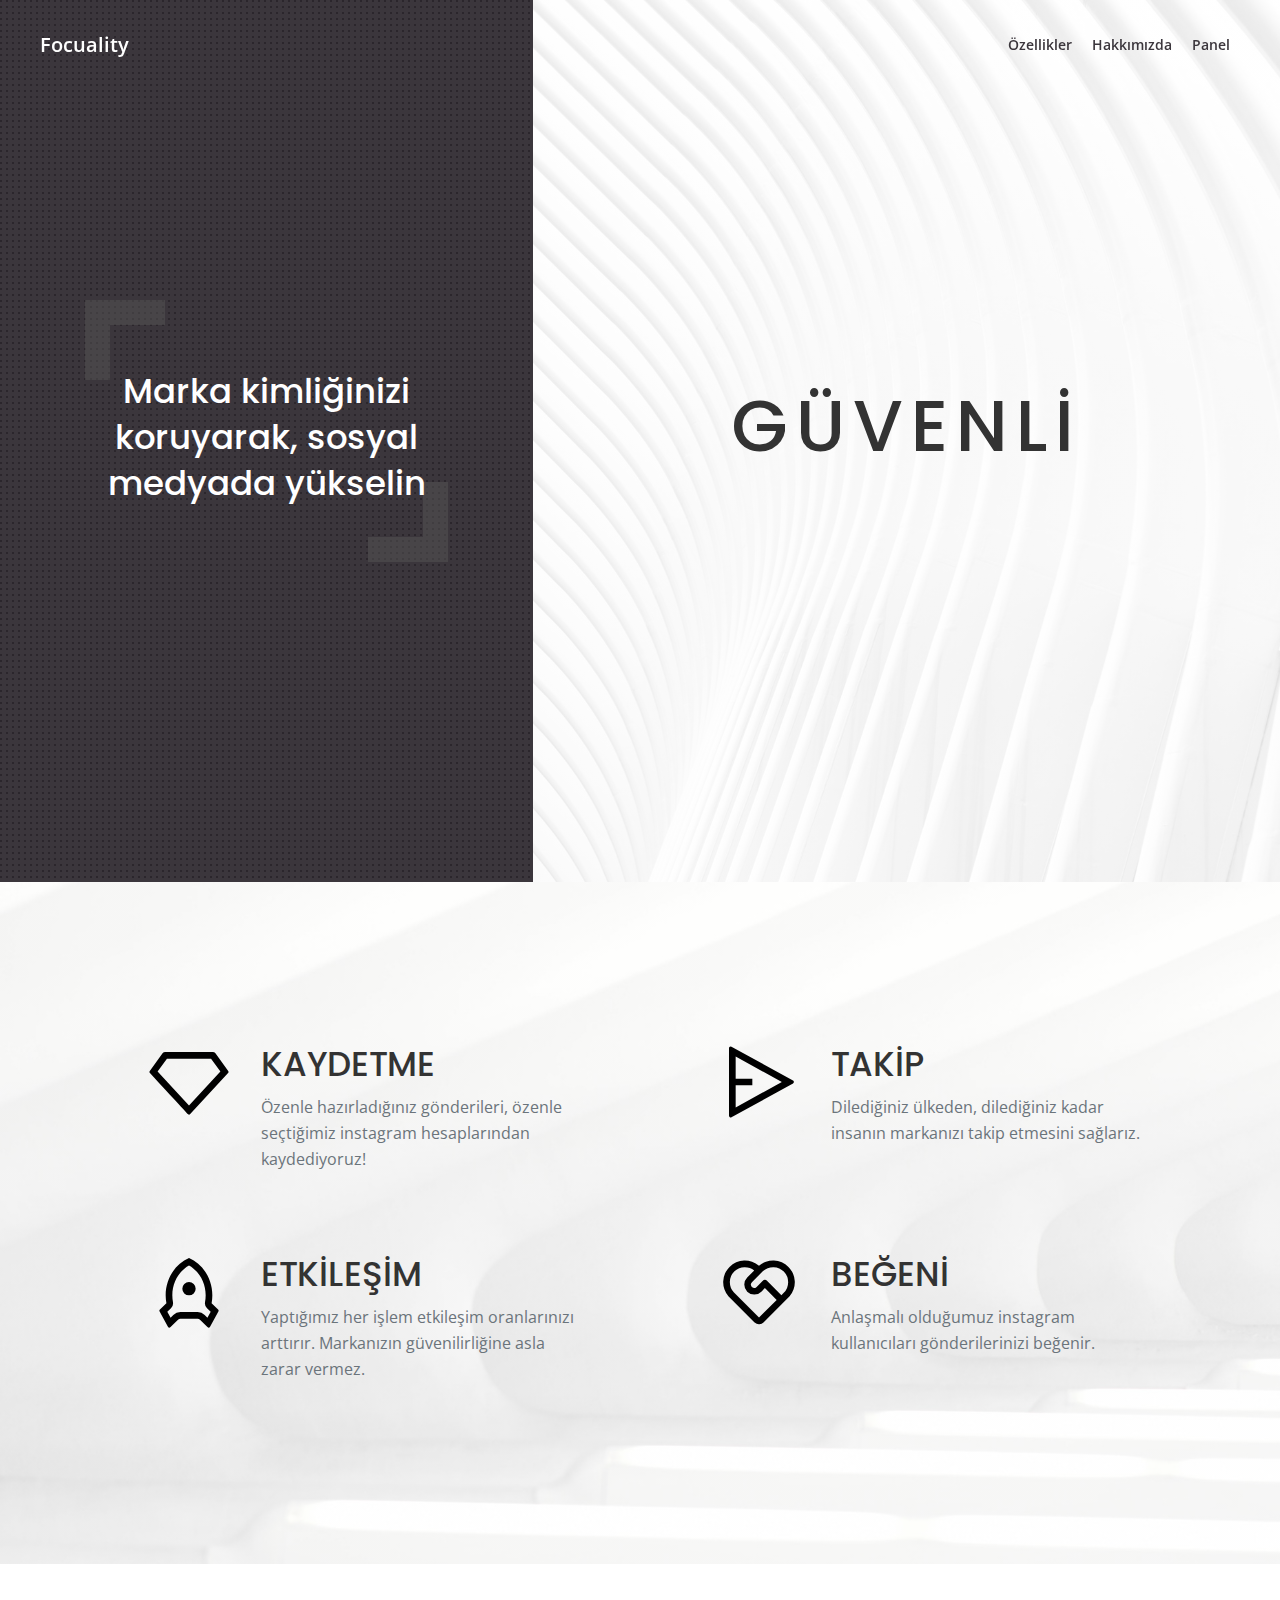
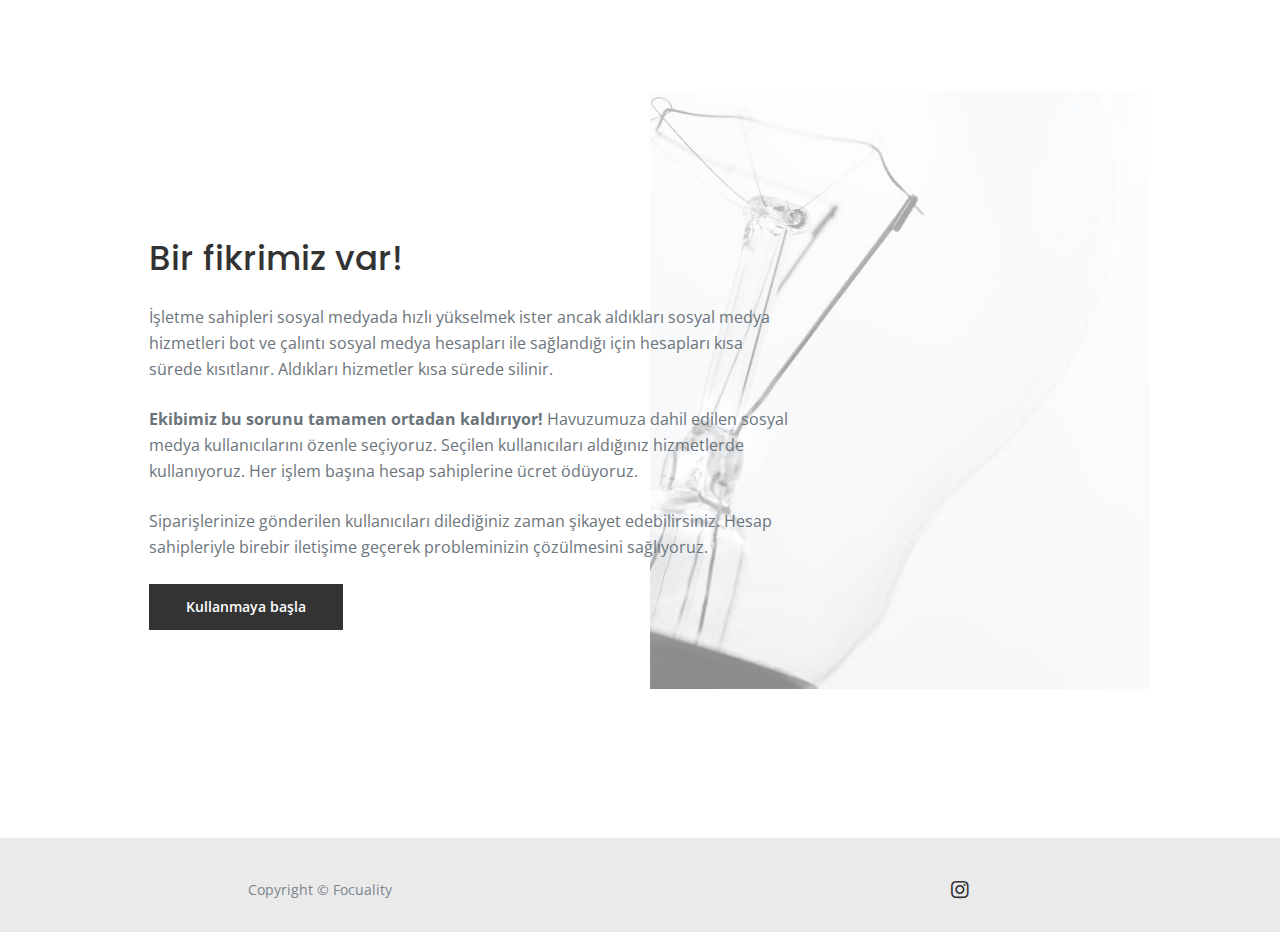
==== index.html @ 524dea0e "added tawk.to" ====
<!DOCTYPE html>
<html lang="en">
<head>
    <meta charset="utf-8">
    <meta name="viewport" content="width=device-width, initial-scale=1, shrink-to-fit=no">
    
    <meta name="description" content="Sosyal medyada kaliteden ödün vermeden ">
	<meta property="og:site_name" content="Focuality" /> 
	<meta property="og:site" content="" /> 
	<meta property="og:title" content="Focuality"/> 
	<meta property="og:description" content="" /> 
	<meta property="og:image" content="" /> 
	<meta property="og:url" content="" /> 
	<meta property="og:type" content="article" />

    <!-- Webpage Title -->
    <title>Focuality</title>
    
    <!-- Styles -->
    <link href="https://fonts.googleapis.com/css2?family=Open+Sans:ital,wght@0,400;0,600;0,700;1,400&display=swap" rel="stylesheet">
    <link href="https://fonts.googleapis.com/css2?family=Poppins:wght@500&display=swap" rel="stylesheet">
    <link href="css/bootstrap.css" rel="stylesheet">
    <link href="css/fontawesome-all.css" rel="stylesheet">
    <link href="css/swiper.css" rel="stylesheet">
	<link href="css/magnific-popup.css" rel="stylesheet">
	<link href="css/styles.css" rel="stylesheet">

    <style>
        a {
            text-decoration: none !important;
        }
    </style>
	
	<!-- Favicon  -->
    <link rel="icon" href="images/favicon.png">
</head>
<!--Start of Tawk.to Script-->
<script type="text/javascript">
    var Tawk_API=Tawk_API||{}, Tawk_LoadStart=new Date();
    (function(){
    var s1=document.createElement("script"),s0=document.getElementsByTagName("script")[0];
    s1.async=true;
    s1.src='https://embed.tawk.to/61571b7225797d7a8901cdf1/1fgu46dvq';
    s1.charset='UTF-8';
    s1.setAttribute('crossorigin','*');
    s0.parentNode.insertBefore(s1,s0);
    })();
</script>
<!--End of Tawk.to Script-->
<body data-spy="scroll" data-target=".fixed-top">
    
    <!-- Navigation -->
    <nav class="navbar navbar-expand-lg fixed-top navbar-dark">
        <div class="container">
            
            <!-- Text Logo - Use this if you don't have a graphic logo -->
            <!-- <a class="navbar-brand logo-text page-scroll" href="index.html">Zenith</a> -->

            <!-- Image Logo -->
            <a class="navbar-brand logo-image" href="#">
                Focuality
            </a> 

            <button class="navbar-toggler p-0 border-0" type="button" data-toggle="offcanvas">
                <span class="navbar-toggler-icon"></span>
            </button>

            <div class="navbar-collapse offcanvas-collapse" id="navbarsExampleDefault">
                <ul class="navbar-nav ml-auto">
                    <li class="nav-item">
                        <a class="nav-link page-scroll" href="#services">Özellikler <span class="sr-only">(current)</span></a>
                    </li>
                    <li class="nav-item">
                        <a class="nav-link page-scroll" href="#details">Hakkımızda</a>
                    </li>
                    <li class="nav-item">
                        <a class="nav-link page-scroll" href="https://app.focuality.com">Panel</a>
                    </li>
                </ul>
            </div> <!-- end of navbar-collapse -->
        </div> <!-- end of container -->
    </nav> <!-- end of navbar -->
    <!-- end of navigation -->


    <!-- Header -->
    <header id="header" class="header">
        <div class="container-fluid">
            <div class="row">
                <div class="col-xl-5 left-wrapper">
                    <div class="text-container">
                        <h2>Marka kimliğinizi koruyarak, sosyal medyada yükselin</h2>
                    </div> <!-- end of text-container -->
                </div> <!-- end of col -->
                <div class="col-xl-7 right-wrapper">
                    <div class="text-container">
                        <h1 id="js-rotating" class="h1-large">GÜVENLİ, HIZLI, GERÇEKÇİ, KEŞFEDİLİN</h1>
                    </div> <!-- end of text-container -->
                </div> <!-- end of col -->
            </div> <!-- end of row -->
        </div> <!-- end of container-fluid -->
    </header> <!-- end of header -->
    <!-- end of header -->


    <!-- Services -->
    <div id="services" class="basic-1">
        <div class="container">
            <div class="row">
                <div class="col-lg-6">
                    <div class="services-container">
                        <div class="services-icon">
                            <img class="img-fluid" src="images/service-icon-1.svg" alt="alternative">
                        </div> <!-- end of services-image -->
                        <div class="services-text">
                            <h2>KAYDETME</h2>
                            <p>
                                Özenle hazırladığınız gönderileri, özenle seçtiğimiz instagram hesaplarından kaydediyoruz!
                            </p>
                        </div> <!-- end of services-text -->
                    </div> <!-- end of services-container -->
                </div> <!-- end of col -->
                <div class="col-lg-6">
                    <div class="services-container">
                        <div class="services-icon">
                            <img class="img-fluid" src="images/service-icon-2.svg" alt="alternative">
                        </div> <!-- end of services-image -->
                        <div class="services-text">
                            <h2>TAKİP</h2>
                            <p>
                                Dilediğiniz ülkeden, dilediğiniz kadar insanın markanızı takip etmesini sağlarız.
                            </p>
                        </div> <!-- end of services-text -->
                    </div> <!-- end of services-container -->
                </div> <!-- end of col -->
            </div> <!-- end of row -->
            <div class="row">
                <div class="col-lg-6">
                    <div class="services-container">
                        <div class="services-icon">
                            <img class="img-fluid" src="images/service-icon-3.svg" alt="alternative">
                        </div> <!-- end of services-image -->
                        <div class="services-text">
                            <h2>ETKİLEŞİM</h2>
                            <p>
                                Yaptığımız her işlem etkileşim oranlarınızı arttırır. Markanızın güvenilirliğine asla zarar vermez.
                            </p>
                        </div> <!-- end of services-text -->
                    </div> <!-- end of services-container -->
                </div> <!-- end of col -->
                <div class="col-lg-6">
                    <div class="services-container">
                        <div class="services-icon">
                            <img class="img-fluid" src="images/service-icon-4.svg" alt="alternative">
                        </div> <!-- end of services-image -->
                        <div class="services-text">
                            <h2>BEĞENİ</h2>
                            <p>
                                Anlaşmalı olduğumuz instagram kullanıcıları gönderilerinizi beğenir.
                            </p>
                        </div> <!-- end of services-text -->
                    </div> <!-- end of services-container -->
                </div> <!-- end of col -->
            </div> <!-- end of row -->
        </div> <!-- end of container -->
    </div> <!-- end of basic-1 -->
    <!-- end of services -->


    <!-- Details 1 -->
    <div id="details" class="basic-2">
        <div class="container">
            <div class="row">
                <div class="col-lg-12">
                    <div class="text-container">
                        <h2>Bir fikrimiz var!</h2>
                        <p>
                            İşletme sahipleri sosyal medyada hızlı yükselmek ister ancak aldıkları sosyal medya hizmetleri bot ve çalıntı sosyal medya hesapları ile sağlandığı için 
                            hesapları kısa sürede kısıtlanır. Aldıkları hizmetler kısa sürede silinir.
                        </p>
                        <p>
                            <b>Ekibimiz bu sorunu tamamen ortadan kaldırıyor!</b> Havuzumuza dahil edilen sosyal medya kullanıcılarını özenle seçiyoruz. 
                            Seçilen kullanıcıları aldığınız hizmetlerde kullanıyoruz. Her işlem başına hesap sahiplerine ücret ödüyoruz.
                        </p>
                        <p>
                            Siparişlerinize gönderilen kullanıcıları dilediğiniz zaman şikayet edebilirsiniz. Hesap sahipleriyle birebir iletişime geçerek probleminizin çözülmesini sağlıyoruz.
                        </p>
                        <a class="btn-solid-reg" href="https://app.focuality.com">Kullanmaya başla</a>
                    </div> <!-- end of text-container -->
                    <div class="image-container">
                        <img class="img-fluid" src="images/details-1.jpg" alt="alternative">
                    </div> <!-- end of image-container -->
                </div> <!-- end of col -->
            </div> <!-- end of row -->
        </div> <!-- end of container -->
    </div> <!-- end of basic-2 -->
    <!-- end of details 1 -->

    <!-- Copyright -->
    <div class="copyright bg-gray">
        <div class="container-fluid">
            <div class="row">
                <div class="col-lg-6">
                    <p class="p-small">Copyright © <a href="#your-link">Focuality</a></p>
                </div> <!-- end of col -->
                <div class="col-lg-6">
                    <a href="#your-link">
                        <i class="fab fa-instagram"></i>
                    </a>
                </div> <!-- end of col -->
            </div> <!-- enf of row -->
        </div> <!-- end of container -->
    </div> <!-- end of copyright --> 
    <!-- end of copyright -->
    
    	
    <!-- Scripts -->
    <script src="js/jquery.min.js"></script> <!-- jQuery for Bootstrap's JavaScript plugins -->
    <script src="js/bootstrap.min.js"></script> <!-- Bootstrap framework -->
    <script src="js/jquery.easing.min.js"></script> <!-- jQuery Easing for smooth scrolling between anchors -->
    <script src="js/swiper.min.js"></script> <!-- Swiper for image and text sliders -->
    <script src="js/jquery.magnific-popup.js"></script> <!-- Magnific Popup for lightboxes -->
    <script src="js/morphext.min.js"></script> <!-- Morphtext rotating text in the header -->
    <script src="js/scripts.js"></script> <!-- Custom scripts -->
</body>
</html>
---- css/styles.css ----
/* Description: Master CSS file */

/*****************************************
Table Of Contents:

- General Styles
- Navigation
- Header
- Services
- Details 1
- Details 2
- Contact
- Copyright
- Back To Top Button 
- Media Queries
******************************************/

/*****************************************
Colors:
- Backgrounds, navbar - dark gray #3b363c
- Backgrounds - light gray #eaeaea
- Headings text, buttons - black #333333
- Body text - dark gray #6b747b
******************************************/


/**************************/
/*     General Styles     */
/**************************/
body,
html {
    width: 100%;
	height: 100%;
}

body, p {
	color: #6b747b; 
	font: 400 1rem/1.625rem "Open Sans", sans-serif;
}

h1 {
	color: #333333;
	font: 500 2.5rem/3.25rem "Poppins", sans-serif;
}

h2 {
	color: #333333;
	font: 500 2.125rem/2.75rem "Poppins", sans-serif;
}

h3 {
	color: #333333;
	font: 500 1.75rem/2.375rem "Poppins", sans-serif;
}

h4 {
	color: #333333;
	font: 500 1.5rem/2.125rem "Poppins", sans-serif;
}

h5 {
	color: #333333;
	font: 500 1.25rem/1.75rem "Poppins", sans-serif;
}

h6 {
	color: #333333;
	font: 500 1rem/1.5rem "Poppins", sans-serif;
}

.p-large {
	font-size: 1.125rem;
	line-height: 1.75rem;
}

.p-small {
	font-size: 0.875rem;
	line-height: 1.5rem;
}

.li-space-lg li {
	margin-bottom: 0.5rem;
}

a {
	color: #6b747b;
	text-decoration: underline;
}

a:hover {
	color: #6b747b;
	text-decoration: underline;
}

.no-line {
	text-decoration: none;
}

.no-line:hover {
	text-decoration: none;
}

a.white {
	color: #ffffff;
}

.bg-gray {
	background-color: #eaeaea;
}

.btn-solid-reg {
	display: inline-block;
	padding: 1.375rem 2.25rem 1.375rem 2.25rem;
	border: 1px solid #333333;
	background-color: #333333;
	color: #ffffff;
	font-weight: 600;
	font-size: 0.875rem;
	line-height: 0;
	text-decoration: none;
	transition: all 0.2s;
}

.btn-solid-reg:hover {
	border: 1px solid #333333;
	background-color: transparent;
	color: #333333;
	text-decoration: none;
}

.btn-solid-lg {
	display: inline-block;
	padding: 1.5rem 2.5rem 1.5rem 2.5rem;
	border: 1px solid #333333;
	background-color: #333333;
	color: #ffffff;
	font-weight: 600;
	font-size: 0.875rem;
	line-height: 0;
	text-decoration: none;
	transition: all 0.2s;
}

.btn-solid-lg:hover {
	border: 1px solid #333333;
	background-color: transparent;
	color: #333333;
	text-decoration: none;
}

.btn-outline-reg {
	display: inline-block;
	padding: 1.375rem 2.25rem 1.375rem 2.25rem;
	border: 1px solid #333333;
	background-color: transparent;
	color: #333333;
	font-weight: 600;
	font-size: 0.875rem;
	line-height: 0;
	text-decoration: none;
	transition: all 0.2s;
}

.btn-outline-reg:hover {
	border: 1px solid #333333;
	background-color: #333333;
	color: #ffffff;
	text-decoration: none;
}

.btn-outline-lg {
	display: inline-block;
	padding: 1.5rem 2.5rem 1.5rem 2.5rem;
	border: 1px solid #333333;
	background-color: transparent;
	color: #333333;
	font-weight: 600;
	font-size: 0.875rem;
	line-height: 0;
	text-decoration: none;
	transition: all 0.2s;
}

.btn-outline-lg:hover {
	border: 1px solid #333333;
	background-color: #333333;
	color: #ffffff;
	text-decoration: none;
}

.btn-outline-sm {
	display: inline-block;
	padding: 1rem 1.5rem 1rem 1.5rem;
	border: 1px solid #333333;
	background-color: transparent;
	color: #333333;
	font-weight: 600;
	font-size: 0.875rem;
	line-height: 0;
	text-decoration: none;
	transition: all 0.2s;
}

.btn-outline-sm:hover {
	border: 1px solid #333333;
	background-color: #333333;
	color: #ffffff;
	text-decoration: none;
}

.form-group {
	position: relative;
	margin-bottom: 1.25rem;
}

.form-group.has-error.has-danger {
	margin-bottom: 0.625rem;
}

.form-group.has-error.has-danger .help-block.with-errors ul {
	margin-top: 0.375rem;
}

.label-control {
	position: absolute;
	top: 0.875rem;
	left: 1.375rem;
	color: #6b747b;
	opacity: 1;
	font-size: 0.875rem;
	line-height: 1.375rem;
	cursor: text;
	transition: all 0.2s ease;
}

.form-control-input:focus + .label-control,
.form-control-input.notEmpty + .label-control,
.form-control-textarea:focus + .label-control,
.form-control-textarea.notEmpty + .label-control {
	top: 0.125rem;
	color: #6b747b;
	opacity: 1;
	font-size: 0.75rem;
	font-weight: 700;
}

.form-control-input,
.form-control-select {
	display: block; /* needed for proper display of the label in Firefox, IE, Edge */
	width: 100%;
	padding-top: 1.125rem;
	padding-bottom: 0.125rem;
	padding-left: 1.3125rem;
	border: 1px solid #6b747b;
	background-color: #ffffff;
	color: #333333;
	font-size: 0.875rem;
	line-height: 1.875rem;
	transition: all 0.2s;
	-webkit-appearance: none; /* removes inner shadow on form inputs on ios safari */
}

.form-control-select {
	padding-top: 0.5rem;
	padding-bottom: 0.5rem;
	height: 3.25rem;
	color: #7d838a;
}

select {
    /* you should keep these first rules in place to maintain cross-browser behavior */
    -webkit-appearance: none;
	-moz-appearance: none;
	-ms-appearance: none;
    -o-appearance: none;
    appearance: none;
    background-image: url('../images/down-arrow.png');
    background-position: 96% 50%;
    background-repeat: no-repeat;
    outline: none;
}

.form-control-textarea {
	display: block; /* used to eliminate a bottom gap difference between Chrome and IE/FF */
	width: 100%;
	height: 14rem; /* used instead of html rows to normalize height between Chrome and IE/FF */
	padding-top: 1.5rem;
	padding-left: 1.3125rem;
	border: 1px solid #6b747b;
	background-color: #ffffff;
	color: #333333;
	font-size: 0.875rem;
	line-height: 1.5rem;
	transition: all 0.2s;
}

.form-control-input:focus,
.form-control-select:focus,
.form-control-textarea:focus {
	border: 1px solid #a8b0b6;
	outline: none; /* Removes blue border on focus */
}

.form-control-input:hover,
.form-control-select:hover,
.form-control-textarea:hover {
	border: 1px solid #a8b0b6;
}

.checkbox {
	font-size: 0.75rem;
	line-height: 1.25rem;
}

input[type='checkbox'] {
	vertical-align: -10%;
	margin-right: 0.5rem;
}

.form-control-submit-button {
	display: inline-block;
	width: 100%;
	height: 3.25rem;
	border: 1px solid #333333;
	background-color: #333333;
	color: #ffffff;
	font-weight: 600;
	font-size: 0.875rem;
	line-height: 0;
	cursor: pointer;
	transition: all 0.2s;
}

.form-control-submit-button:hover {
	border: 1px solid #333333;
	background-color: transparent;
	color: #333333;
}

/* Fade-move Animation For Details Lightbox - Magnific Popup */
/* at start */
.my-mfp-slide-bottom .zoom-anim-dialog {
	opacity: 0;
	transition: all 0.2s ease-out;
	-webkit-transform: translateY(-1.25rem) perspective(37.5rem) rotateX(10deg);
	-ms-transform: translateY(-1.25rem) perspective(37.5rem) rotateX(10deg);
	transform: translateY(-1.25rem) perspective(37.5rem) rotateX(10deg);
}

/* animate in */
.my-mfp-slide-bottom.mfp-ready .zoom-anim-dialog {
	opacity: 1;
	-webkit-transform: translateY(0) perspective(37.5rem) rotateX(0); 
	-ms-transform: translateY(0) perspective(37.5rem) rotateX(0); 
	transform: translateY(0) perspective(37.5rem) rotateX(0); 
}

/* animate out */
.my-mfp-slide-bottom.mfp-removing .zoom-anim-dialog {
	opacity: 0;
	-webkit-transform: translateY(-0.625rem) perspective(37.5rem) rotateX(10deg); 
	-ms-transform: translateY(-0.625rem) perspective(37.5rem) rotateX(10deg); 
	transform: translateY(-0.625rem) perspective(37.5rem) rotateX(10deg); 
}

/* dark overlay, start state */
.my-mfp-slide-bottom.mfp-bg {
	opacity: 0;
	transition: opacity 0.2s ease-out;
}

/* animate in */
.my-mfp-slide-bottom.mfp-ready.mfp-bg {
	opacity: 0.8;
}
/* animate out */
.my-mfp-slide-bottom.mfp-removing.mfp-bg {
	opacity: 0;
}
/* end of fade-move animation for details lightbox - magnific popup */

/* Fade Animation For Image Lightbox - Magnific Popup And Morphtext */
@-webkit-keyframes fadeIn {
	from {
		opacity: 0;
	}
	to {
		opacity: 1;
	}
}

@keyframes fadeIn {
	from {
		opacity: 0;
	}
	to {
		opacity: 1;
	}
}

.fadeIn {
	-webkit-animation: fadeIn 0.6s;
	animation: fadeIn 0.6s;
}

@-webkit-keyframes fadeOut {
	from {
		opacity: 1;
	}
	to {
		opacity: 0;
	}
}

@keyframes fadeOut {
	from {
		opacity: 1;
	}
	to {
		opacity: 0;
	}
}

.fadeOut {
	-webkit-animation: fadeOut 0.8s;
	animation: fadeOut 0.8s;
}
/* end of fade animation for image lightbox - magnific popup and morphtext */


/**********************/
/*     Navigation     */
/**********************/
.navbar {
	padding-top: 0.625rem;
	padding-bottom: 0.625rem;
	background-color: #3b363c;
	font-weight: 600;
	font-size: 0.875rem;
	line-height: 0.875rem;
	box-shadow: 0 1px 6px 0 rgba(0, 0, 0, 0.025);
}

.navbar .navbar-brand {
	padding-top: 0.25rem;
	padding-bottom: 0.25rem;
}

.navbar .logo-image img {
    width: 142px;
	height: 24px;
}

.navbar .logo-text {
	color: #ffffff;
	font-weight: 600;
	font-size: 2rem;
	line-height: 1rem;
	text-decoration: none;
}

.offcanvas-collapse {
	position: fixed;
	top: 3.25rem; /* adjusts the height between the top of the page and the offcanvas menu */
	bottom: 0;
	left: 100%;
	width: 100%;
	padding-right: 1rem;
	padding-left: 1rem;
	overflow-y: auto;
	visibility: hidden;
	background-color: #3b363c;
	transition: visibility .3s ease-in-out, -webkit-transform .3s ease-in-out;
	transition: transform .3s ease-in-out, visibility .3s ease-in-out;
	transition: transform .3s ease-in-out, visibility .3s ease-in-out, -webkit-transform .3s ease-in-out;
}

.offcanvas-collapse.open {
	visibility: visible;
	-webkit-transform: translateX(-100%);
	transform: translateX(-100%);
}

.navbar .navbar-nav {
	margin-top: 0.75rem;
	margin-bottom: 0.5rem;
}

.navbar .nav-item .nav-link {
	padding-top: 0.625rem;
	padding-bottom: 0.625rem;
	color: #c4c2c2;
	text-decoration: none;
	transition: all 0.2s ease;
}

.navbar .nav-item .nav-link:hover,
.navbar .nav-item .nav-link.active {
	color: #ffffff;
}

.navbar .navbar-toggler {
	padding: 0;
	border: none;
	font-size: 1.25rem;
}


/*****************/
/*    Header     */
/*****************/
.header {
	text-align: center;
}

.header .left-wrapper {
	background: url("../images/background-dots.png") #3b363c;
    background-blend-mode: color-burn;
}

.header .left-wrapper .text-container {
	position: relative;
	padding-top: 9.5rem;
	padding-bottom: 7rem;
}

.header .left-wrapper .text-container:before {
	position: absolute;
    z-index: 0;
    top: 90px;
	left: 0;
	display: inline-block;
    width: 80px;
	height: 80px;
    border-style: solid;
	border-width: 25px 25px 0 0;
    border-color: #555555;
    opacity: 0.5;
	content: '';
	transform: rotate(-90deg);
}

.header .left-wrapper .text-container:after {
	position: absolute;
    z-index: 0;
	right: 0;
    bottom: 60px;
	display: inline-block;
    width: 80px;
	height: 80px;
    border-style: solid;
	border-width: 25px 25px 0 0;
    border-color: #555555;
    opacity: 0.5;
	content: '';
	transform: rotate(90deg);
}

.header .left-wrapper h2 {
	position: relative;
	z-index: 1;
	color: #ffffff;
	font-size: 1.875rem;
	line-height: 2.375rem;
}

.header .right-wrapper {
	background: linear-gradient(to bottom, rgba(255, 255, 255, 0.8), rgba(255, 255, 255, 0.8)), url("../images/header-right-background.jpg") center;
	background-size: cover;
}

.header .right-wrapper .text-container {
	padding-top: 2.375rem;
	padding-bottom: 2rem;
}


/********************/
/*     Services     */
/********************/
.basic-1 {
	padding-top: 10rem;
	padding-bottom: 6.375rem;
	background: linear-gradient(to bottom, rgba(255, 255, 255, 0.5), rgba(255, 255, 255, 0.5)), url("../images/services-background.jpg") center;
	background-size: cover;
}

.basic-1 .services-container {
	margin-bottom: 4rem;
}

.basic-1 .services-icon {
	margin-bottom: 0.75rem;
}

.basic-1 .services-icon img {
	width: 70px;
}


/*********************/
/*     Details 1     */
/*********************/
.basic-2 {
	padding-top: 12rem;
	padding-bottom: 7rem;
	overflow: hidden;
}

.basic-2 h2 {
	margin-bottom: 1.5rem;
}

.basic-2 p {
	margin-bottom: 1.5rem;
}

.basic-2 .image-container {
	position: absolute;
	z-index: -1;
	top: -60px;
	right: -260px;
	width: 400px;
}

.basic-2 .btn-solid-reg {
	margin-right: 0.5rem;
}


/*********************/
/*     Details 2     */
/*********************/
.basic-3 {
	overflow: hidden;
	padding-top: 7rem;
	padding-bottom: 9rem;
}

.basic-3 h2 {
	margin-bottom: 1.5rem;
}

.basic-3 p {
	margin-bottom: 1.5rem;
}

.basic-3 .list-unstyled .fas {
	color: #333333;
	font-size: 0.375rem;
	line-height: 1.625rem;
}

.basic-3 .list-unstyled .media-body {
	margin-left: 0.5rem;
}

.basic-3 .image-container {
	position: absolute;
	z-index: -1;
	top: -60px;
	left: -260px;
	width: 400px;
}


/*******************/
/*     Contact     */
/*******************/
.form-1 .left-wrapper {
	background: url("../images/background-dots.png") #3b363c;
    background-blend-mode: color-burn;
}

.form-1 .left-wrapper .text-container {
	padding-top: 7rem;
	padding-bottom: 5rem;
}

.form-1 .left-wrapper h2 {
	color: #ffffff;
	margin-bottom: 1.5rem;
}

.form-1 .left-wrapper p {
	margin-bottom: 2.75rem;
	color: #ffffff;
}

.form-1 .left-wrapper .contact-container {
	display: flex;
	align-items: flex-start;
	margin-bottom: 2.75rem;
	color: #ffffff;
}

.form-1 .left-wrapper .contact-icon img {
	width: 30px;
	opacity: 0.5;
}

.form-1 .left-wrapper .contact-text {
	flex: 1;
	margin-left: 0.75rem;
}

.form-1 .right-wrapper {
	background: linear-gradient(to bottom, rgba(255, 255, 255, 0.9), rgba(255, 255, 255, 0.9)), url("../images/contact-right-background.jpg") center;
	background-size: cover;
}

.form-1 .right-wrapper .form-container {
	padding-top: 7rem;
	padding-bottom: 7rem;
}

.form-1 .form-control-input,
.form-1 .form-control-textarea {
	background-color: transparent;
}


/*********************/
/*     Copyright     */
/*********************/
.copyright {
	padding-top: 2.5rem;
	padding-bottom: 1.75rem;
	text-align: center;
}

.copyright p,
.copyright a {
	color: #7a848d;
	text-decoration: none;
}

.copyright .fab {
	margin-right: 0.375rem;
	margin-left: 0.375rem;
	color: #333333;
	font-size: 1.25rem;
	transition: all 0.2s;
}

.copyright .fab:hover {
	color: #777777;
}


/******************************/
/*     Back To Top Button     */
/******************************/
a.back-to-top {
	position: fixed;
	z-index: 999;
	right: 12px;
	bottom: 12px;
	display: none;
	width: 42px;
	height: 42px;
	border-radius: 30px;
	background: #3b363c url("../images/up-arrow.png") no-repeat center 47%;
	background-size: 18px 18px;
	text-indent: -9999px;
}

a:hover.back-to-top {
	background-color: #000000;
}


/*************************/
/*     Media Queries     */
/*************************/	
/* Min-width 768px */
@media (min-width: 768px) {

	/* Header */
	.header .left-wrapper .text-container {
		padding-top: 11.5rem;
		padding-bottom: 10rem;
	}

	.header .left-wrapper .text-container:before {
		top: 120px;
	}
	
	.header .left-wrapper .text-container:after {
		bottom: 110px;
	}

	.header .left-wrapper h2 {
		width: 45rem;
		margin-right: auto;
		margin-left: auto;
		font-size: 2.125rem;
		line-height: 2.875rem;
	}

	.header .right-wrapper .h1-large {
		letter-spacing: 8px;
	}
	/* end of header */


	/* Details 1 */
	.basic-2 .image-container {
		top: -80px;
		right: -300px;
	}
	/* end of details 1 */
	
	
	/* Details 1 */
	.basic-3 .image-container {
		top: -80px;
		left: -300px;
	}
	/* end of details 1 */


	/* Contact */
	.form-1 .left-wrapper .contact-icon img {
		width: 50px;
	}
	
	.form-1 .left-wrapper .contact-text {
		margin-left: 1.5rem;
	}
	/* end of contact */
}
/* end of min-width 768px */


/* Min-width 992px */
@media (min-width: 992px) {
	
	/* General Styles */
	.h1-large {
		font-size: 3.5rem;
		line-height: 3.375rem;
	}

	.h2-heading {
		width: 35.25rem;
		margin-right: auto;
		margin-left: auto;
	}

	.p-heading {
		width: 42.5rem;
		margin-right: auto;
		margin-left: auto;
	}
	/* end of general styles */


	/* Navigation */
	.navbar {
		padding-top: 1.75rem;
		background-color: transparent;
		box-shadow: none;
		transition: all 0.2s;
	}

	.navbar.top-nav-collapse {
		padding-top: 0.625rem;
		padding-bottom: 0.625rem;
		background-color: #3b363c;
		box-shadow: 0 3px 6px 0 rgba(0, 0, 0, 0.025);
	}

	.offcanvas-collapse {
		position: static;
		top: auto;
		bottom: auto;
		left: auto;
		width: auto;
		padding-right: 0;
		padding-left: 0;
		background-color: transparent;
		overflow-y: visible;
		visibility: visible;
	}

	.offcanvas-collapse.open {
		-webkit-transform: none;
		transform: none;
	}

	.navbar .navbar-nav {
		margin-top: 0;
		margin-bottom: 0;
	}
	
	.navbar .nav-item .nav-link {
		padding-right: 0.625rem;
		padding-left: 0.625rem;
		color: #3b363c;
	}

	.navbar .nav-item .nav-link:hover,
	.navbar .nav-item .nav-link.active {
		color: #b4b4b4;
	}

	.navbar.top-nav-collapse .nav-item .nav-link {
		color: #c4c2c2;
	}

	.navbar.top-nav-collapse .nav-item .nav-link:hover,
	.navbar.top-nav-collapse .nav-item .nav-link.active {
		color: #ffffff;
	}
	/* end of navigation */


	/* Header */
	.header .left-wrapper .text-container {
		padding-top: 15rem;
		padding-bottom: 13rem;
	}

	.header .right-wrapper .text-container {
		padding-top: 3.375rem;
		padding-bottom: 3rem;
	}
	/* end of header */
	

	/* Services */
	.basic-1 .services-container {
		display: flex;
		align-items: flex-start;
		margin-right: 2rem;
		margin-left: 2rem;
	}

	.basic-1 .services-text {
		flex: 1;
		margin-left: 2rem;
	}
	/* end of services */


	/* Details 1 */
	.basic-2 .text-container {
		width: 720px;
	}
	
	.basic-2 .image-container {
		right: -100px;
	}
	/* end of details 1 */


	/* Details 2 */
	.basic-3 .text-container {
		width: 720px;
		margin-right: 0;
		margin-left: auto;
	}
	
	.basic-3 .image-container {
		left: -100px;
	}
	/* end of details 2 */


	/* Copyright */
	.copyright p {
		margin-bottom: 0;
	}
	/* end of copyright */
}
/* end of min-width 992px */


/* Min-width 1200px */
@media (min-width: 1200px) {

	/* General Styles */
	.h1-large {
		font-size: 4.5rem;
	}
	/* end of general styles */

	
	/* Navigation */
	.navbar .container {
		max-width: 100%;
		padding-right: 1.5rem;
		padding-left: 1.5rem;
	}
	/* end of navigation */


	/* Header */
	.header .left-wrapper .text-container {
		padding-top: 23rem;
		padding-bottom: 23rem;
	}

	.header .left-wrapper .text-container:before {
		top: 300px;
		left: 70px;
	}
	
	.header .left-wrapper .text-container:after {
		bottom: 320px;
		right: 70px;
	}
	
	.header .left-wrapper h2 {
		width: 29rem;
	}

	.header .right-wrapper .text-container {
		display: flex;
		justify-content: center;
		align-items: center;
		height: 100%;
		padding: 0;
	}

	.header .right-wrapper .h1-large {
		margin-bottom: 1.875rem;
	}
	/* end of header */


	/* Services */
	.basic-1 .services-container {
		margin-right: 3rem;
		margin-left: 4rem;
	}

	.basic-1 .services-icon img {
		width: 80px;
	}
	/* end of services */


	/* Details 1 */
	.basic-2 {
		padding-top: 17rem;
		padding-bottom: 13rem;
	}

	.basic-2 .text-container {
		width: 640px;
		margin-left: 4rem;
	}

	.basic-2 .image-container {
		top: -145px;
		right: 60px;
		width: 500px;
	}
	/* end of details 1 */


	/* Details 2 */
	.basic-3 {
		padding-top: 15rem;
		padding-bottom: 18rem;
	}

	.basic-3 .text-container {
		width: 640px;
		margin-right: 4rem;
	}

	.basic-3 .image-container {
		top: -145px;
		left: 60px;
		width: 500px;
	}
	/* end of details 2 */


	/* Contact */
	.form-1 .left-wrapper .text-container {
		width: 29rem;
		margin-right: auto;
		margin-left: auto;
	}

	.form-1 .right-wrapper .form-container {
		display: flex;
		justify-content: center;
		align-items: center;
		height: 100%;
		padding: 0;
	}
	
	.form-1 .right-wrapper .form-container form {
		width: 40rem;
		margin-right: auto;
		margin-left: auto;
	}
	/* end of contact */
}
/* end of min-width 1200px */
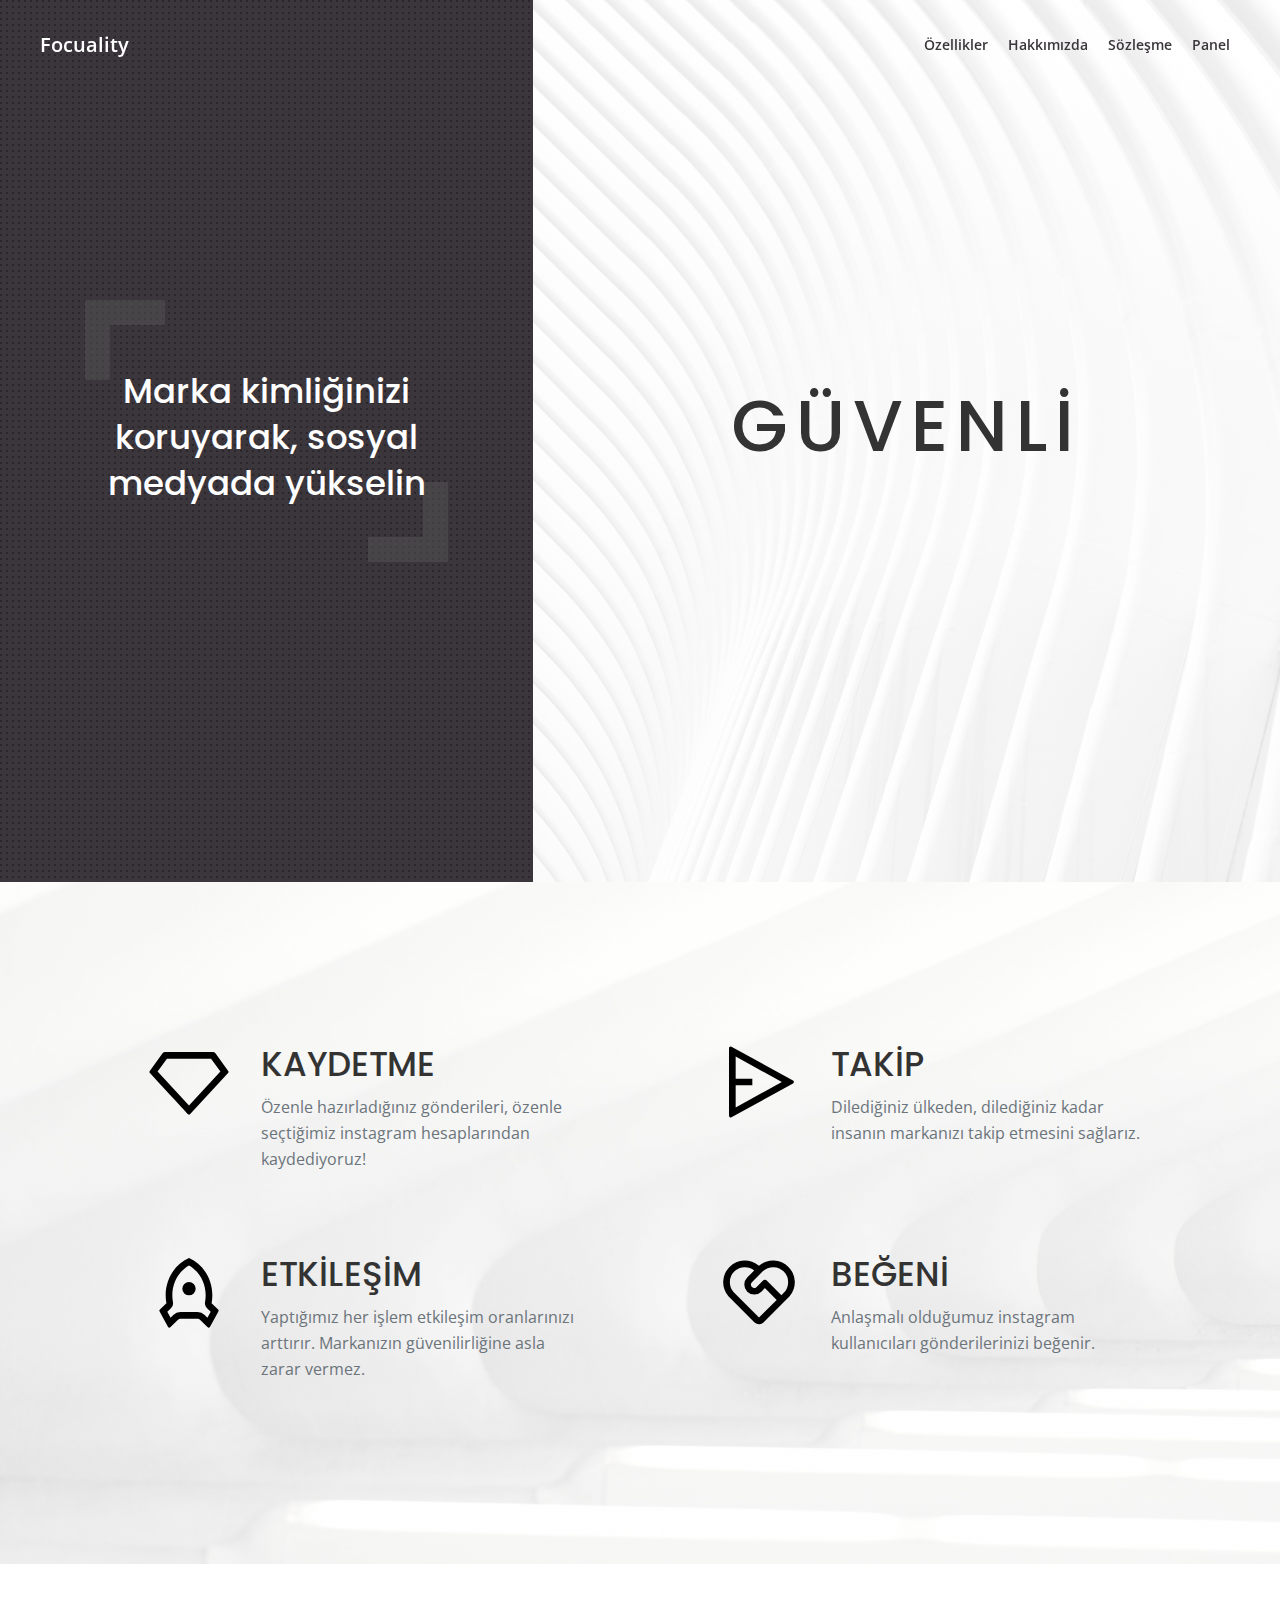
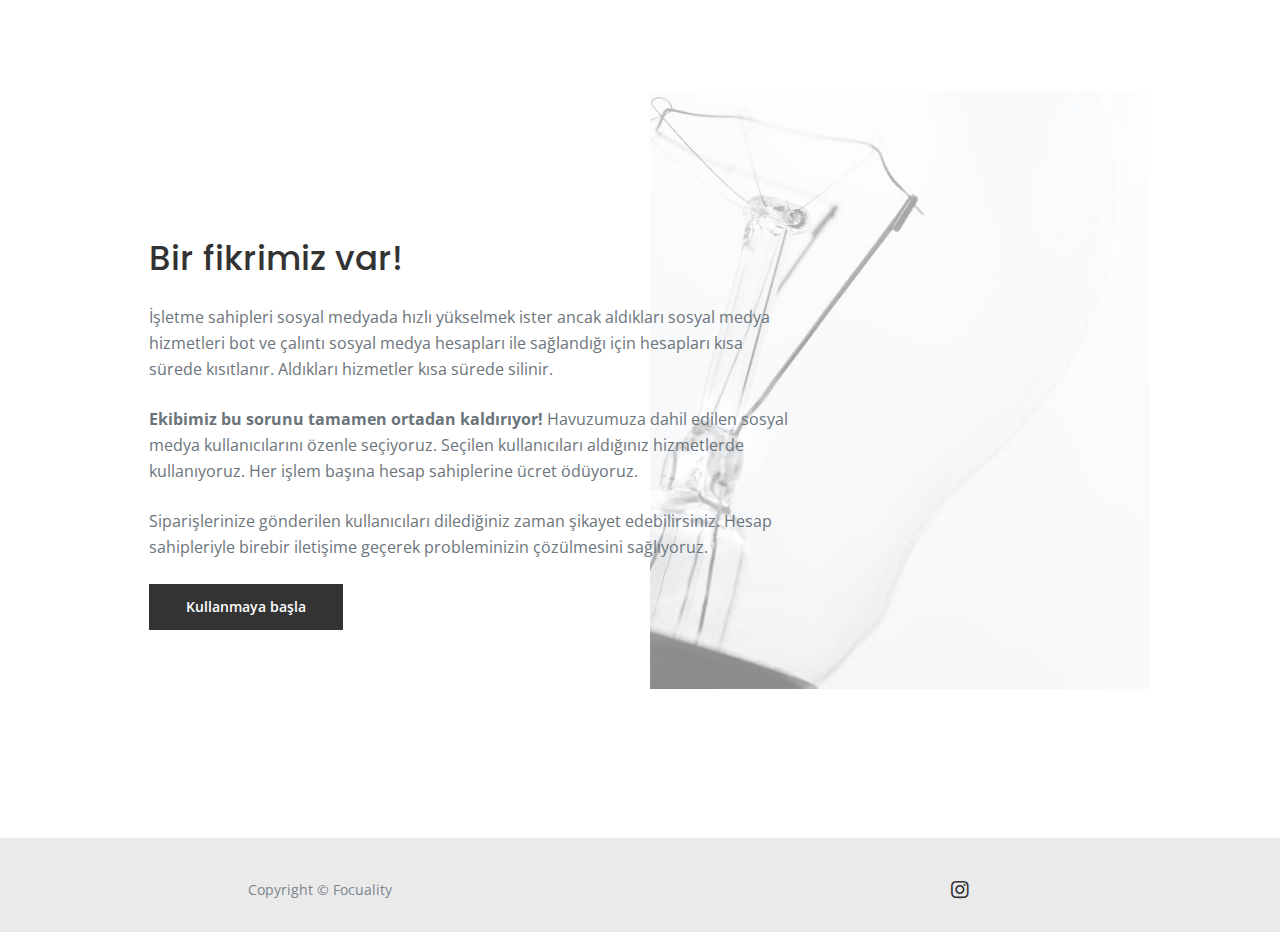
==== commit 8edd0cc5: "kullanıcı sözleşmesi" ====
--- a/index.html
+++ b/index.html
@@ -1,18 +1,20 @@
 <!DOCTYPE html>
-<html lang="en">
+<html lang="tr">
 <head>
     <meta charset="utf-8">
     <meta name="viewport" content="width=device-width, initial-scale=1, shrink-to-fit=no">
     
     <meta name="description" content="Sosyal medyada kaliteden ödün vermeden ">
 	<meta property="og:site_name" content="Focuality" /> 
+    <meta name="author" content="B. Erdinç Özer">
 	<meta property="og:site" content="" /> 
 	<meta property="og:title" content="Focuality"/> 
-	<meta property="og:description" content="" /> 
+	<meta property="og:description" content="Instagram için özelleştirilmiş kaliteli sosyal medya hizmetleri" /> 
 	<meta property="og:image" content="" /> 
 	<meta property="og:url" content="" /> 
 	<meta property="og:type" content="article" />
-
+    <meta name=”robots” content="all" />
+    <meta name="publisher" content="Focuality V0.0.01" />
     <!-- Webpage Title -->
     <title>Focuality</title>
     
@@ -74,6 +76,9 @@
                         <a class="nav-link page-scroll" href="#details">Hakkımızda</a>
                     </li>
                     <li class="nav-item">
+                        <a class="nav-link page-scroll" href="agreement.html">Sözleşme</a>
+                    </li>
+                    <li class="nav-item">
                         <a class="nav-link page-scroll" href="https://app.focuality.com">Panel</a>
                     </li>
                 </ul>
--- a/css/styles.css
+++ b/css/styles.css
@@ -754,8 +754,8 @@
 a.back-to-top {
 	position: fixed;
 	z-index: 999;
-	right: 12px;
-	bottom: 12px;
+	right: 85px;
+	bottom: 28px;
 	display: none;
 	width: 42px;
 	height: 42px;
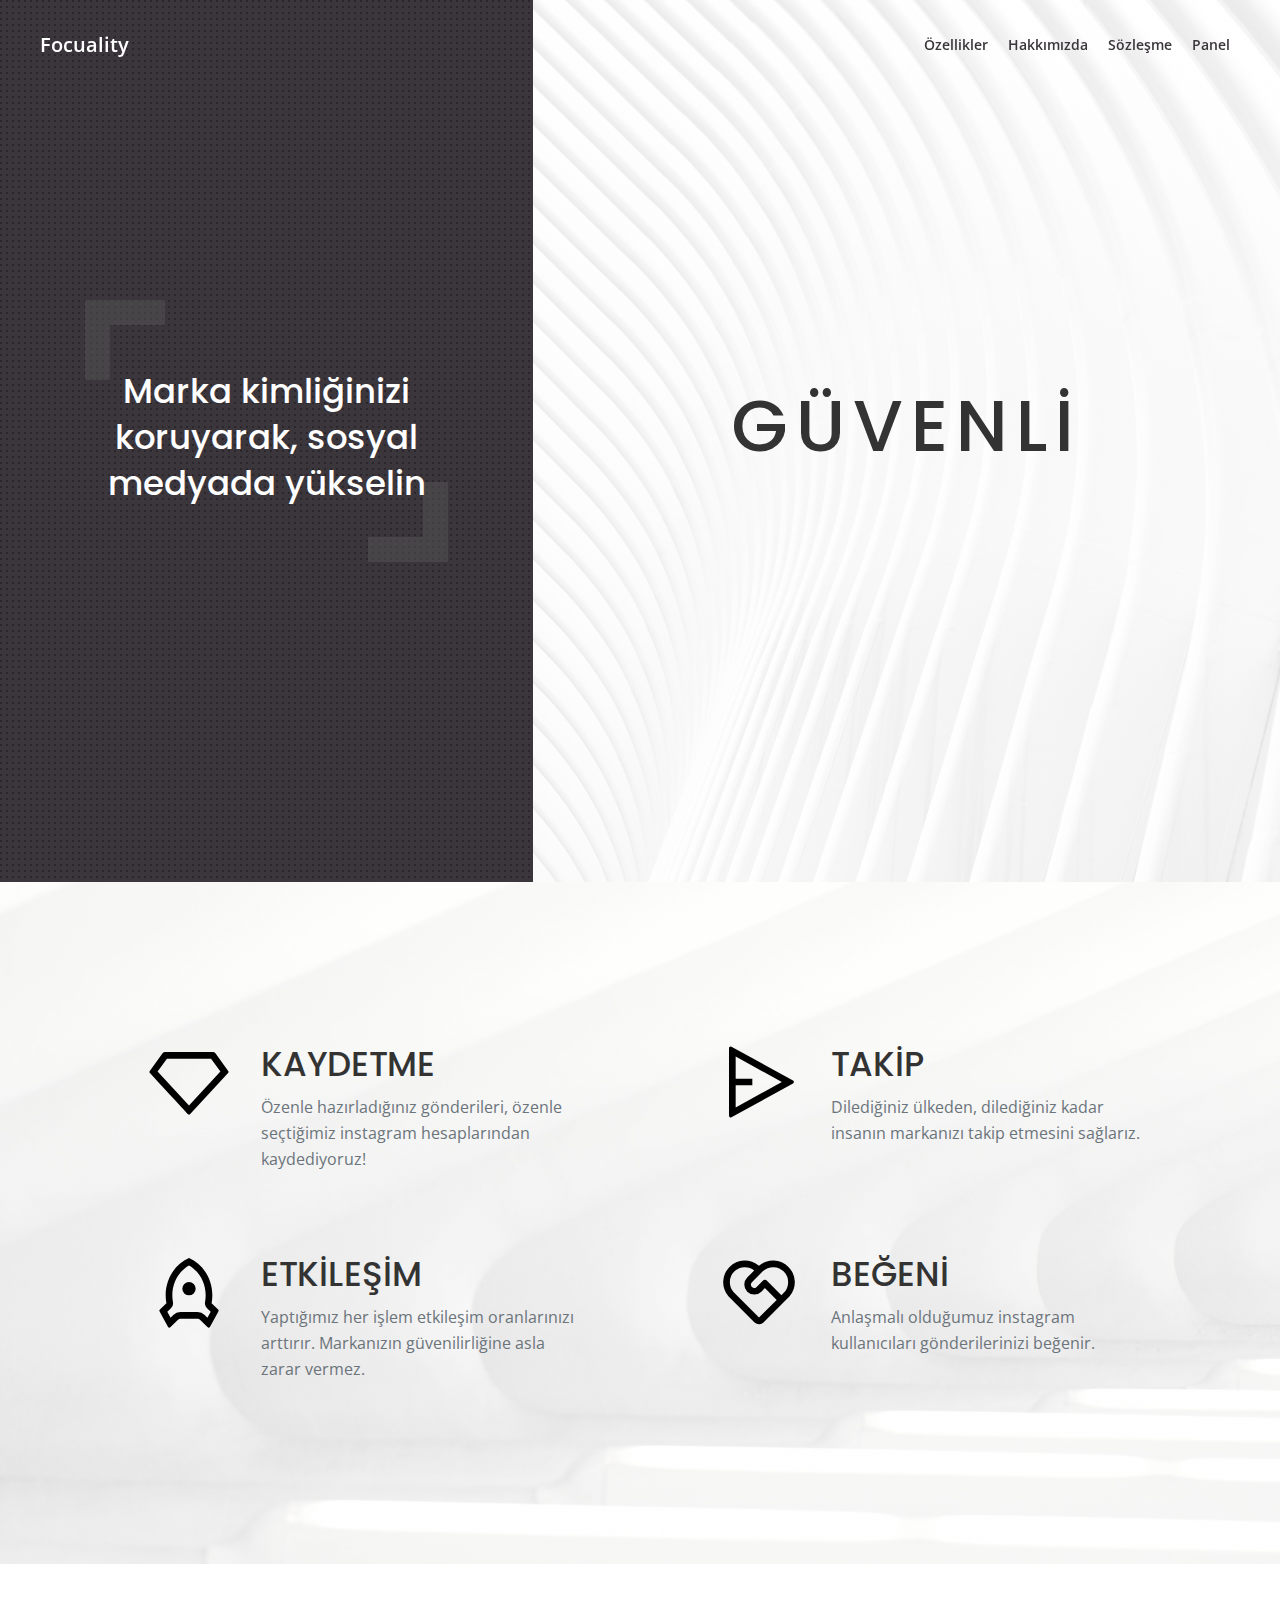
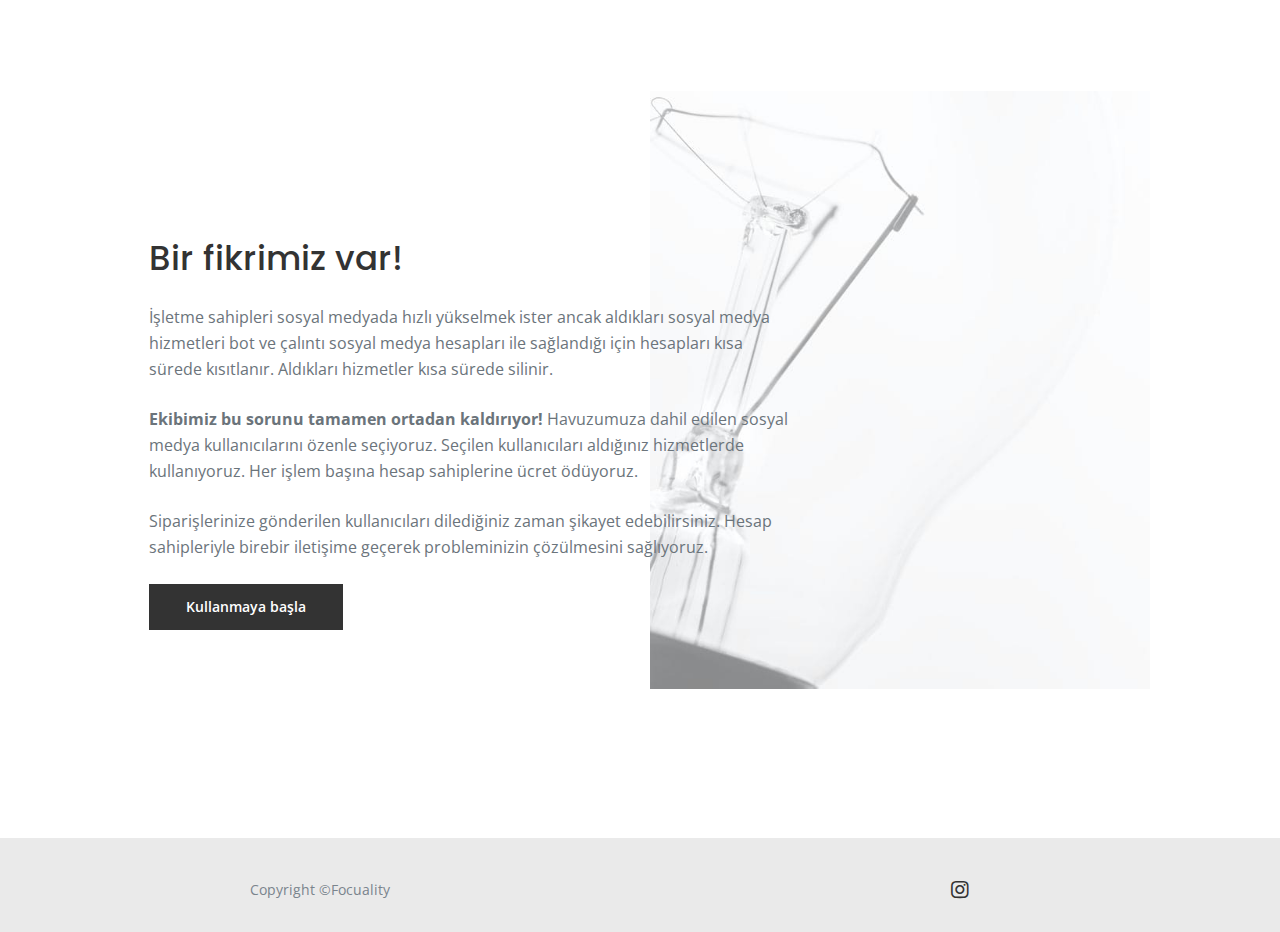
==== commit d29436fb: "update footer" ====
--- a/index.html
+++ b/index.html
@@ -206,10 +206,10 @@
         <div class="container-fluid">
             <div class="row">
                 <div class="col-lg-6">
-                    <p class="p-small">Copyright © <a href="#your-link">Focuality</a></p>
-                </div> <!-- end of col -->
-                <div class="col-lg-6">
-                    <a href="#your-link">
+                    <p class="p-small">Copyright ©Focuality</p>
+                </div> <!-- end of col -->
+                <div class="col-lg-6">
+                    <a href="https://instagram.com/focuality">
                         <i class="fab fa-instagram"></i>
                     </a>
                 </div> <!-- end of col -->
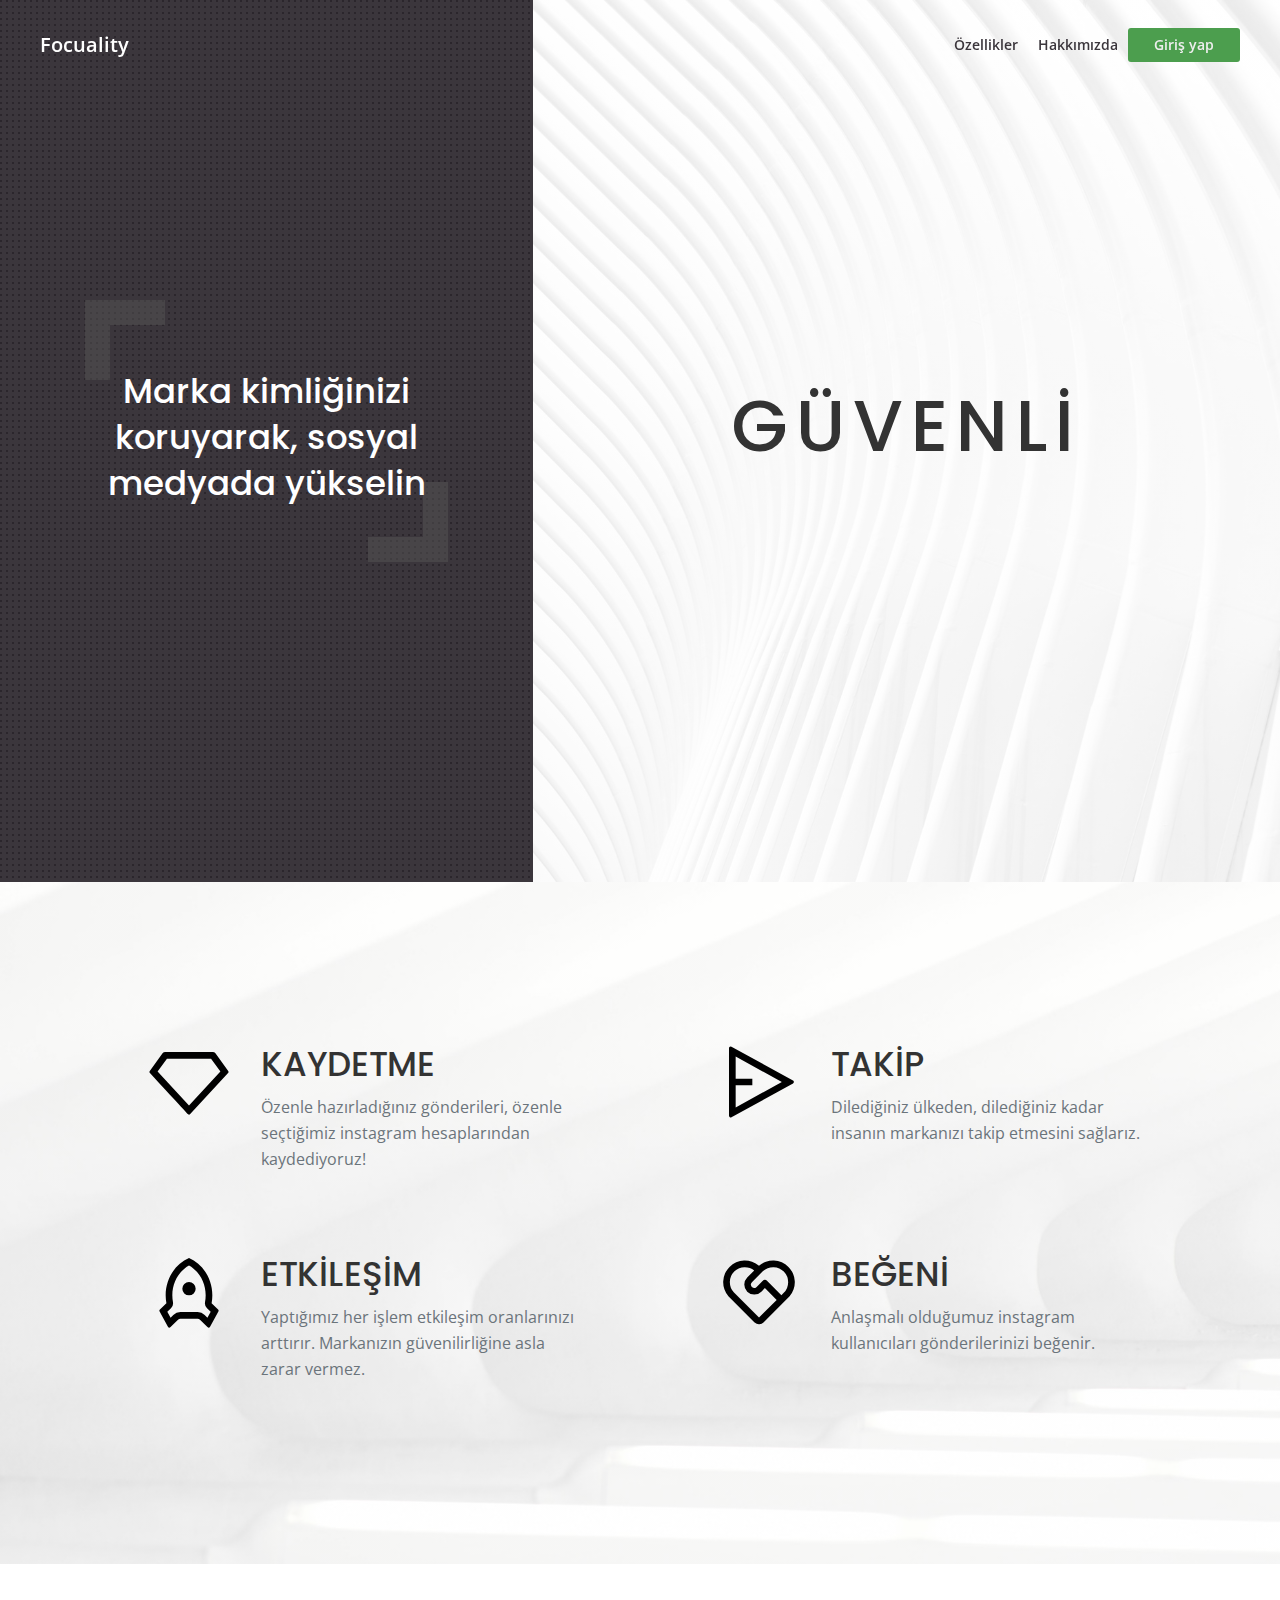
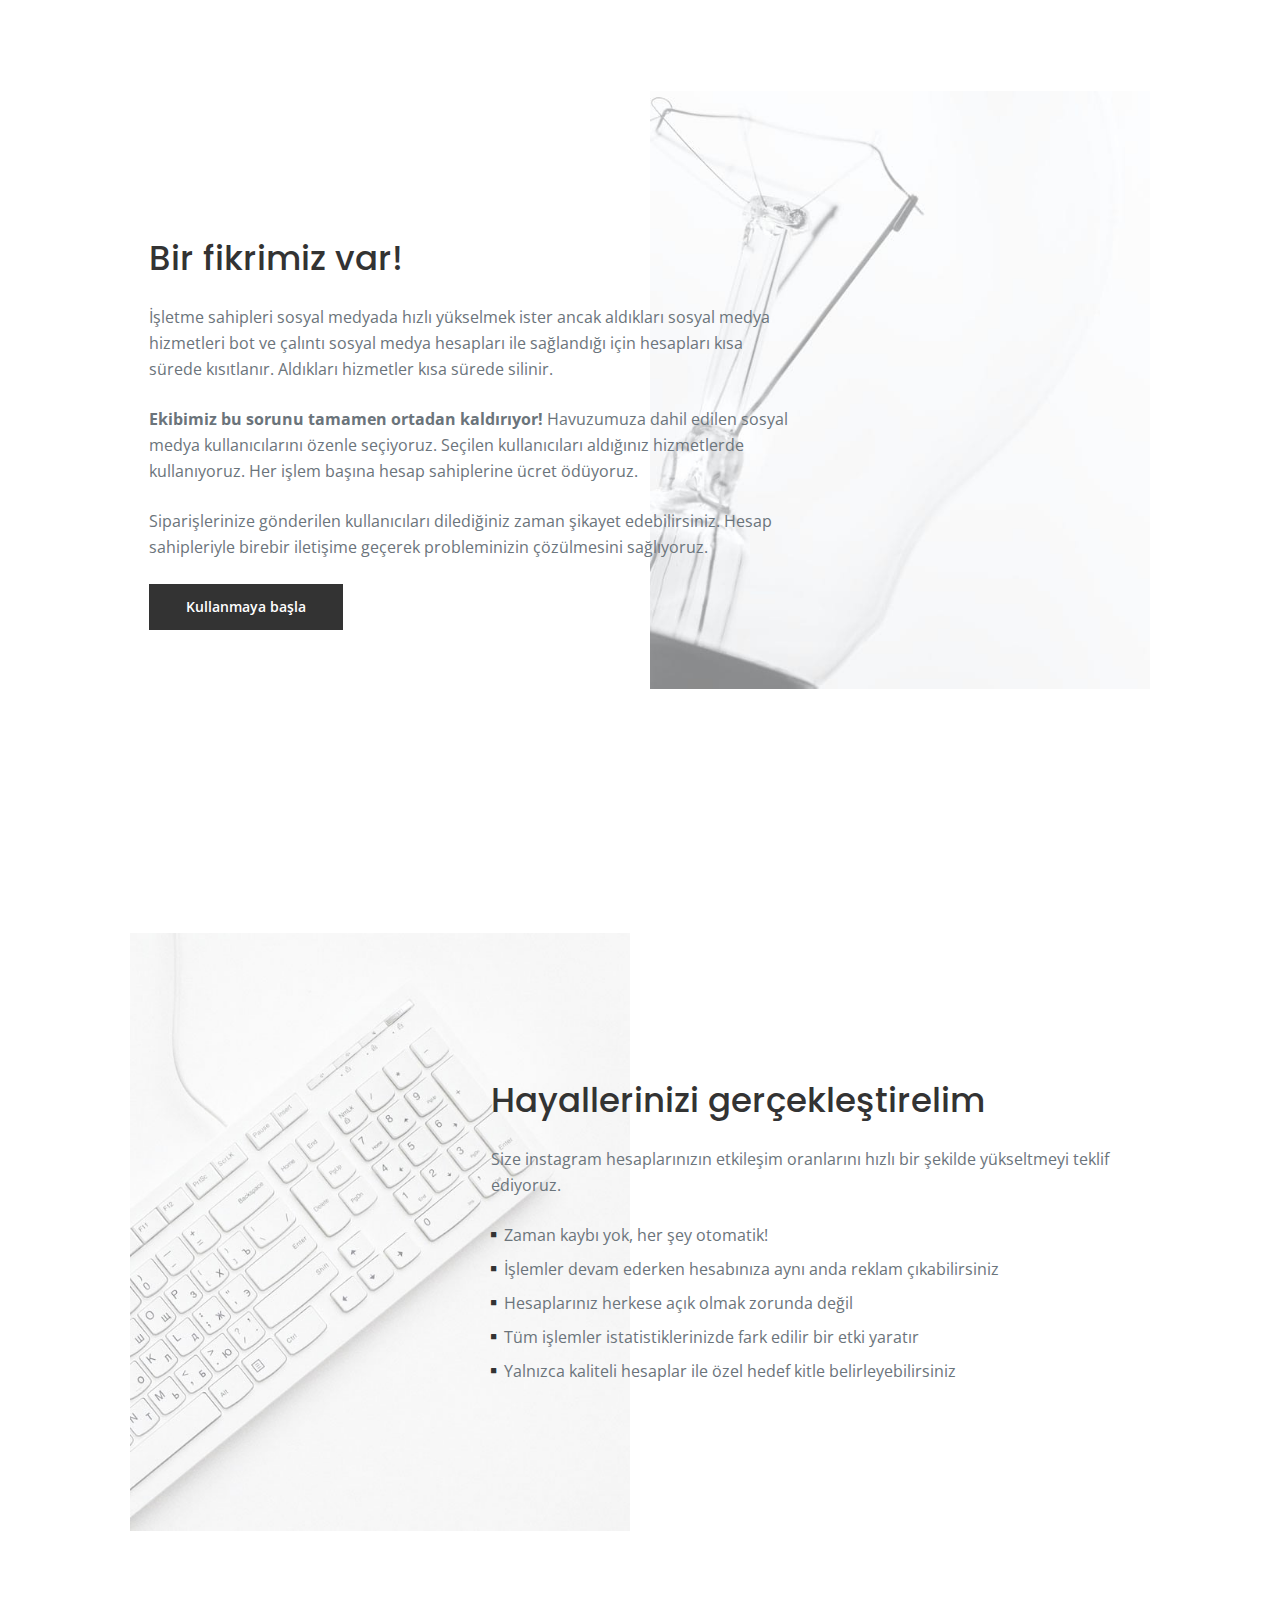
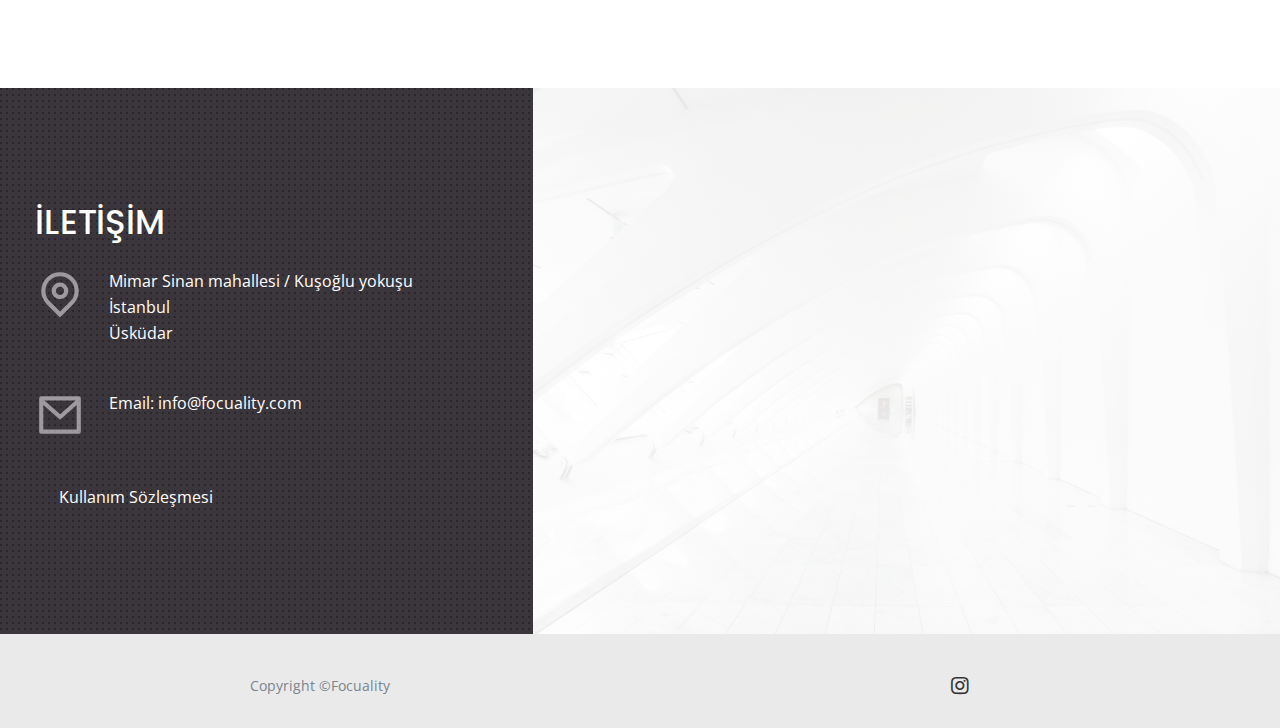
==== commit 03820c0f: "update template" ====
--- a/index.html
+++ b/index.html
@@ -75,11 +75,8 @@
                     <li class="nav-item">
                         <a class="nav-link page-scroll" href="#details">Hakkımızda</a>
                     </li>
-                    <li class="nav-item">
-                        <a class="nav-link page-scroll" href="agreement.html">Sözleşme</a>
-                    </li>
-                    <li class="nav-item">
-                        <a class="nav-link page-scroll" href="https://app.focuality.com">Panel</a>
+                    <li class="nav-item app-btn">
+                        <a class="nav-link page-scroll" href="https://app.focuality.com">Giriş yap</a>
                     </li>
                 </ul>
             </div> <!-- end of navbar-collapse -->
@@ -200,6 +197,102 @@
         </div> <!-- end of container -->
     </div> <!-- end of basic-2 -->
     <!-- end of details 1 -->
+
+       <!-- Details 2 -->
+       <div class="basic-3">
+        <div class="container">
+            <div class="row">
+                <div class="col-lg-12">
+                    <div class="image-container">
+                        <img class="img-fluid" src="images/details-2.jpg" alt="alternative">
+                    </div> <!-- end of image-container -->
+                    <div class="text-container">
+                        <h2>Hayallerinizi gerçekleştirelim</h2>
+                        <p>Size instagram hesaplarınızın etkileşim oranlarını hızlı bir şekilde yükseltmeyi teklif ediyoruz.</p>
+                        <ul class="list-unstyled li-space-lg">
+                            <li class="media">
+                                <i class="fas fa-square"></i><div class="media-body">Zaman kaybı yok, her şey otomatik!</div>
+                            </li>
+                            <li class="media">
+                                <i class="fas fa-square"></i><div class="media-body">İşlemler devam ederken hesabınıza aynı anda reklam çıkabilirsiniz</div>
+                            </li>
+                            <li class="media">
+                                <i class="fas fa-square"></i><div class="media-body">Hesaplarınız herkese açık olmak zorunda değil</div>
+                            </li>
+                            <li class="media">
+                                <i class="fas fa-square"></i><div class="media-body">Tüm işlemler istatistiklerinizde fark edilir bir etki yaratır</div>
+                            </li>
+                            <li class="media">
+                                <i class="fas fa-square"></i><div class="media-body">Yalnızca kaliteli hesaplar ile özel hedef kitle belirleyebilirsiniz</div>
+                            </li>
+                        </ul>
+                    </div> <!-- end of text-container -->
+                </div> <!-- end of col -->
+            </div> <!-- end of row -->
+        </div> <!-- end of container -->
+    </div> <!-- end of basic-3 -->
+    <!-- end of details 2 -->
+
+     <!-- Contact -->
+     <div id="contact" class="form-1">
+        <div class="container-fluid">
+            <div class="row">
+                <div class="col-xl-5 left-wrapper">
+                    <div class="text-container">
+                        <h2>İLETİŞİM</h2>
+                        
+                        <!-- Contact Container -->
+                        <div class="contact-container"> 
+                            <div class="contact-icon">
+                                <img class="img-fluid" src="images/contact-icon-pin.svg" alt="alternative">
+                            </div> <!-- end of contact-icon -->
+                            <div class="contact-text">
+                                <div>
+                                    Mimar Sinan mahallesi / Kuşoğlu yokuşu
+                                    <br>İstanbul
+                                    <br>Üsküdar
+                                </div>
+                            </div> <!-- end of contact-text -->
+                        </div> <!-- end of contact-container -->
+                        <!-- end of contact container -->
+
+                        <!-- Contact Container -->
+                        <div class="contact-container"> 
+                            <div class="contact-icon">
+                                <img class="img-fluid" src="images/contact-icon-mail.svg" alt="alternative">
+                            </div> <!-- end of contact-icon -->
+                            <div class="contact-text">
+                                <div>
+                                    Email: <a class="white no-line" href="mailto:info@focuality.com">info@focuality.com</a>
+                                </div>
+                            </div> <!-- end of contact-text -->
+                        </div> <!-- end of contact-container -->
+                        <!-- end of contact container -->
+
+                            <div class="contact-container"> 
+                            <div class="contact-text">
+                                <div>
+                                    <a class="white no-line" href="agreement.html">Kullanım Sözleşmesi</a>
+                                </div>
+                            </div> <!-- end of contact-text -->
+                        </div> <!-- end of contact-container -->
+                        <!-- end of contact container -->
+
+                    </div> <!-- end of text-container -->
+                </div> <!-- end of col -->
+                <div class="col-xl-7 right-wrapper">
+                    
+                    <!-- Contact Form -->
+                    <div class="form-container">
+  
+                    </div> <!-- end of form-container -->
+                    <!-- end of contact form -->
+
+                </div> <!-- end of col -->
+            </div> <!-- end of row -->
+        </div> <!-- end of container -->
+    </div> <!-- end of form-1 -->
+    <!-- end of contact -->
 
     <!-- Copyright -->
     <div class="copyright bg-gray">
--- a/css/styles.css
+++ b/css/styles.css
@@ -1102,4 +1102,15 @@
 	}
 	/* end of contact */
 }
-/* end of min-width 1200px */+/* end of min-width 1200px */
+
+.app-btn {
+	background: #4c9e4e;
+	padding-left: 1rem;
+	padding-right: 1rem;
+	border-radius: 3px;
+}
+
+.app-btn a {
+	color: #eee !important;
+}